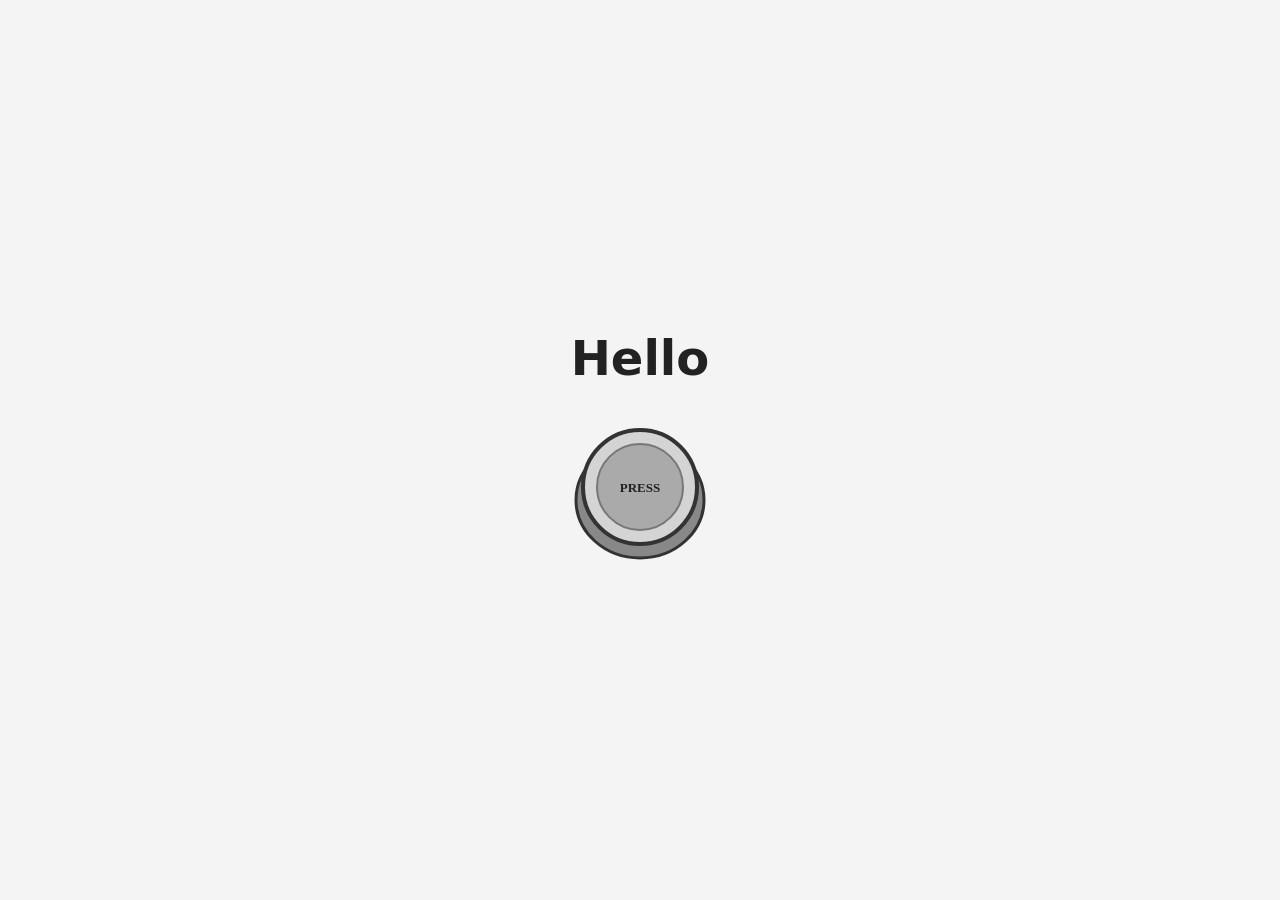
==== index.html @ a7df8205 "Add hello page with test image Co-Authored-By: Claude Opus 5.5 <noreply@anthropic.com> Claude-Sessio" ====
<!doctype html>
<html lang="en">
<head>
  <meta charset="utf-8">
  <meta name="viewport" content="width=device-width, initial-scale=1">
  <title>Hello</title>
  <style>
    body {
      margin: 0;
      min-height: 100vh;
      display: flex;
      flex-direction: column;
      align-items: center;
      justify-content: center;
      gap: 24px;
      font-family: system-ui, sans-serif;
      background: #f4f4f4;
      color: #222;
    }
    h1 { font-size: 3rem; margin: 0; }
    img { width: 200px; max-width: 80vw; }
  </style>
</head>
<body>
  <h1>Hello</h1>
  <img src="assets/button.svg" alt="Test image: a round PRESS button">
</body>
</html>
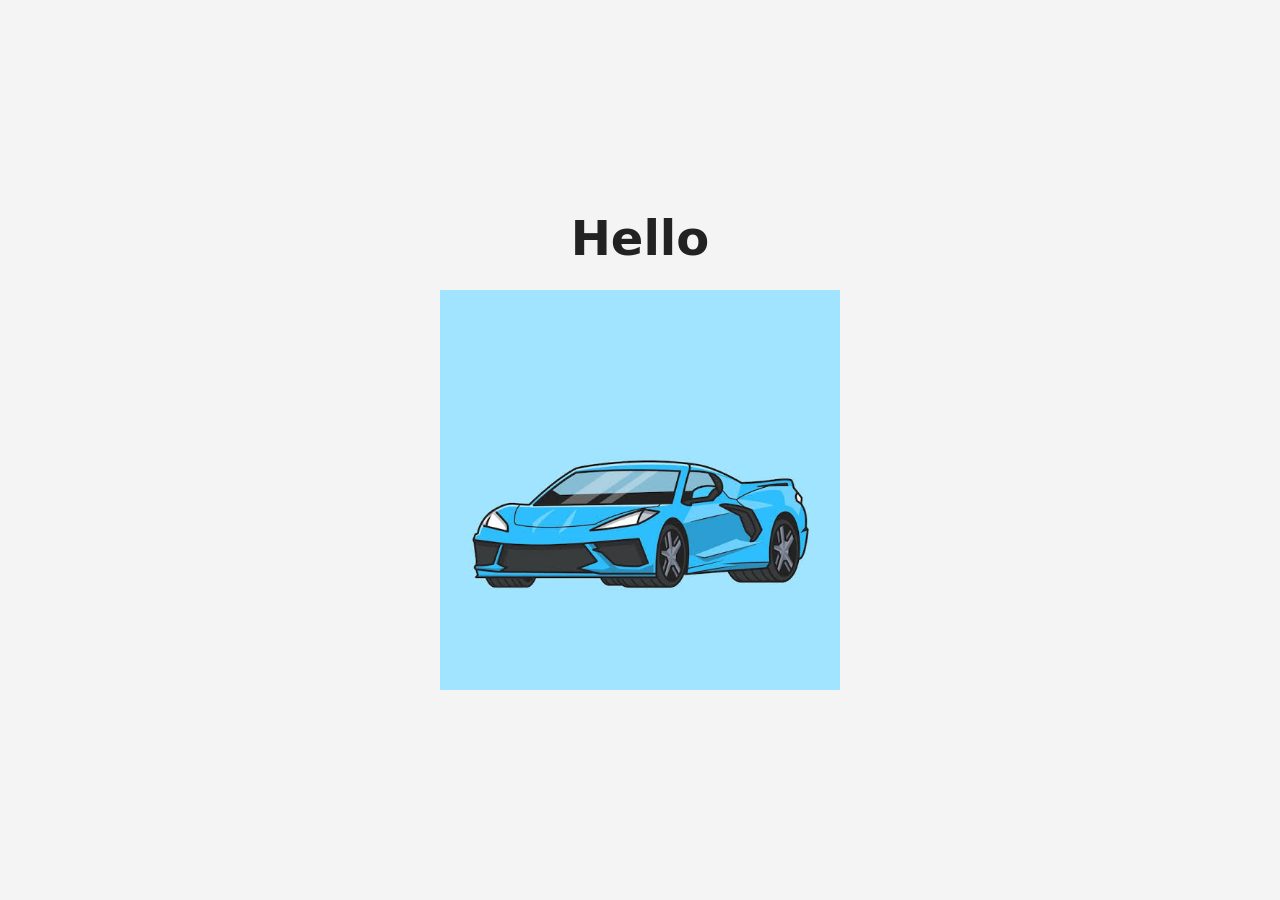
==== commit b7fa313e: "Use Test Image.jpeg on hello page Co-Authored-By: Claude Opus 5.5 <noreply@anthropic.com> Claude-Ses" ====
--- a/index.html
+++ b/index.html
@@ -18,11 +18,11 @@
       color: #222;
     }
     h1 { font-size: 3rem; margin: 0; }
-    img { width: 200px; max-width: 80vw; }
+    img { width: 400px; max-width: 90vw; height: auto; }
   </style>
 </head>
 <body>
   <h1>Hello</h1>
-  <img src="assets/button.svg" alt="Test image: a round PRESS button">
+  <img src="assets/Test%20Image.jpeg" alt="Test image">
 </body>
 </html>
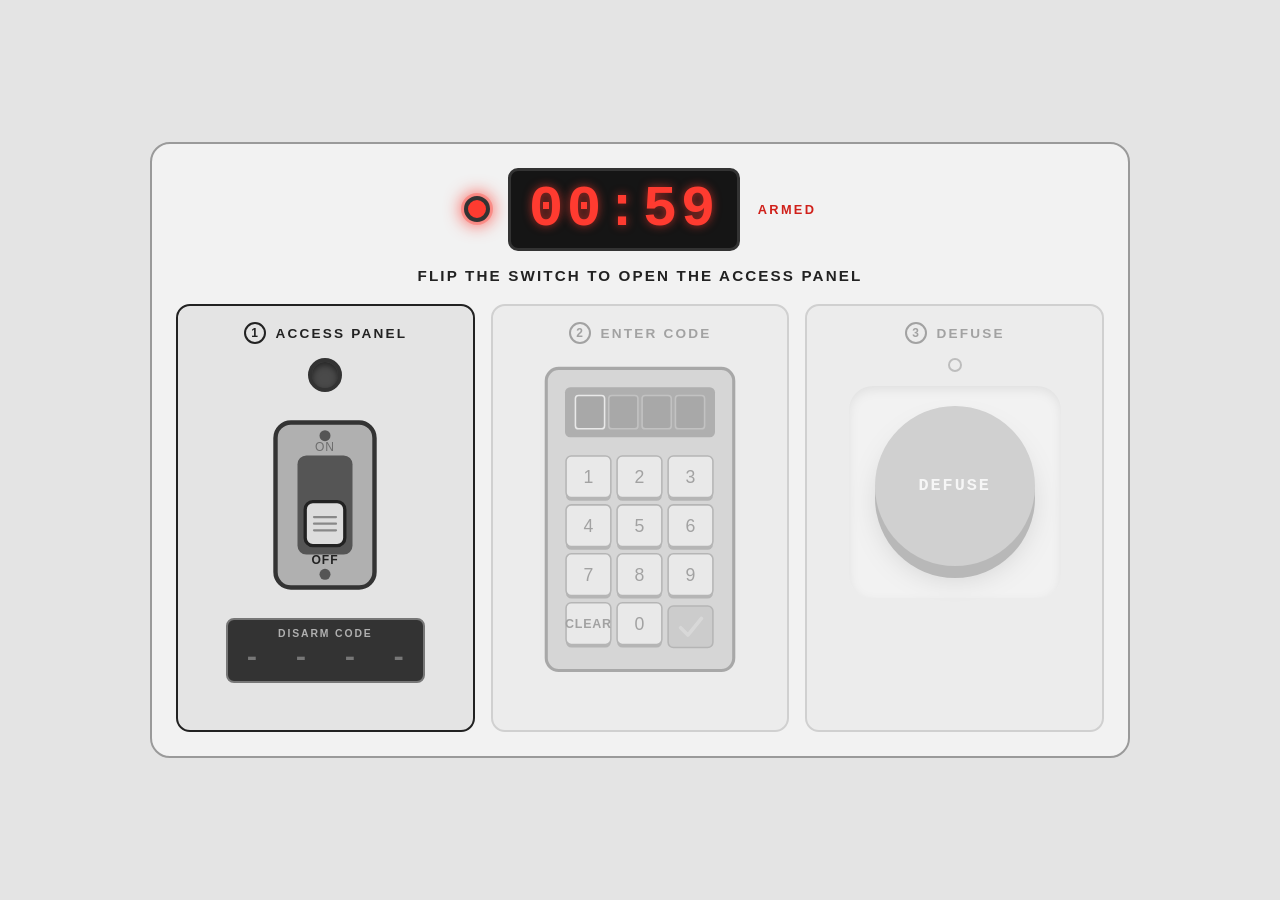
==== commit 7b2f597b: "Build Defuse the Bomb sequential prototype One bomb panel combines the three studies as a linear seq" ====
--- a/index.html
+++ b/index.html
@@ -1,28 +1,85 @@
 <!doctype html>
 <html lang="en">
 <head>
-  <meta charset="utf-8">
-  <meta name="viewport" content="width=device-width, initial-scale=1">
-  <title>Hello</title>
-  <style>
-    body {
-      margin: 0;
-      min-height: 100vh;
-      display: flex;
-      flex-direction: column;
-      align-items: center;
-      justify-content: center;
-      gap: 24px;
-      font-family: system-ui, sans-serif;
-      background: #f4f4f4;
-      color: #222;
-    }
-    h1 { font-size: 3rem; margin: 0; }
-    img { width: 400px; max-width: 90vw; height: auto; }
-  </style>
+<meta charset="utf-8">
+<meta name="viewport" content="width=device-width,initial-scale=1,viewport-fit=cover">
+<title>Defuse the Bomb</title>
+<meta name="description" content="A sequential interaction prototype: flip the switch, enter the code, press DEFUSE before the timer runs out.">
+<link rel="stylesheet" href="css/style.css">
+<script src="js/audio.js" defer></script>
+<script src="js/main.js" defer></script>
 </head>
 <body>
-  <h1>Hello</h1>
-  <img src="assets/Test%20Image.jpeg" alt="Test image">
+
+<main class="device" id="device">
+
+  <!-- Countdown header: armed light + timer -->
+  <header class="device-head">
+    <span class="armed-light" id="armedLight" aria-hidden="true"></span>
+    <div class="timer" id="timer" role="timer" aria-label="Time remaining">01:00</div>
+    <span class="armed-label" id="armedLabel">ARMED</span>
+  </header>
+
+  <p class="status" id="status" aria-live="polite">FLIP THE SWITCH TO OPEN THE ACCESS PANEL</p>
+  <button class="restart" id="restart" hidden>RESTART</button>
+
+  <div class="modules">
+
+    <!-- Step 1: switch (from studies/flip-the-switch) -->
+    <section class="module" id="modSwitch" data-step="1" aria-labelledby="titleSwitch">
+      <h2 class="module-title" id="titleSwitch"><span class="step-num">1</span>ACCESS PANEL</h2>
+      <div class="sw-light" id="swLight" aria-hidden="true"></div>
+      <button id="sw" role="switch" aria-checked="false" aria-label="Access panel switch, off">
+        <svg xmlns="http://www.w3.org/2000/svg" viewBox="0 0 200 180" aria-hidden="true">
+          <rect x="55" y="15" width="90" height="150" rx="14" fill="#b0b0b0" stroke="#333333" stroke-width="4"/>
+          <circle cx="100" cy="27" r="5" fill="#555555"/>
+          <circle cx="100" cy="153" r="5" fill="#555555"/>
+          <text class="plate-label dim" id="lblOn" x="100" y="41" text-anchor="middle">ON</text>
+          <text class="plate-label" id="lblOff" x="100" y="144" text-anchor="middle">OFF</text>
+          <rect x="75" y="45" width="50" height="90" rx="8" fill="#555555"/>
+          <g class="lever">
+            <rect x="82" y="87" width="36" height="40" rx="7" stroke="#222222" stroke-width="3"/>
+            <line class="grip" x1="90" y1="101" x2="110" y2="101"/>
+            <line class="grip" x1="90" y1="107" x2="110" y2="107"/>
+            <line class="grip" x1="90" y1="113" x2="110" y2="113"/>
+          </g>
+        </svg>
+      </button>
+      <div class="code-readout" id="codeReadout">
+        <span class="code-label">DISARM CODE</span>
+        <span class="code-value" id="codeValue" aria-live="polite">- - - -</span>
+      </div>
+    </section>
+
+    <!-- Step 2: keypad (from studies/enter-the-code); keys are built in js/main.js -->
+    <section class="module" id="modKeypad" data-step="2" aria-labelledby="titleKeypad">
+      <h2 class="module-title" id="titleKeypad"><span class="step-num">2</span>ENTER CODE</h2>
+      <svg class="pad" id="pad" viewBox="0 0 240 310" xmlns="http://www.w3.org/2000/svg" role="group" aria-label="Keypad">
+        <rect x="30" y="10" width="180" height="290" rx="12" fill="#aaaaaa" stroke="#333333" stroke-width="3"/>
+        <g class="display" id="kpDisplay">
+          <rect x="48" y="28" width="144" height="48" rx="5" fill="#444444"/>
+        </g>
+        <g id="kpKeys"></g>
+      </svg>
+      <p class="kp-message" id="kpMessage" aria-live="assertive">&nbsp;</p>
+    </section>
+
+    <!-- Step 3: press button (from studies/press-me-button) -->
+    <section class="module" id="modButton" data-step="3" aria-labelledby="titleButton">
+      <h2 class="module-title" id="titleButton"><span class="step-num">3</span>DEFUSE</h2>
+      <span class="btn-light" id="btnLight" aria-hidden="true"></span>
+      <div class="housing">
+        <button id="defuse" aria-pressed="false">
+          <span class="label">DEFUSE</span>
+          <svg class="check" viewBox="0 0 64 64" aria-hidden="true"><path d="M14 34 L27 47 L51 19"/></svg>
+        </button>
+      </div>
+    </section>
+
+  </div>
+</main>
+
+<div class="flash" id="flash" aria-hidden="true"></div>
+
 </body>
 </html>
--- a/css/style.css
+++ b/css/style.css
@@ -0,0 +1,284 @@
+/* Defuse the Bomb: one panel built from the three studies in /studies.
+   Hardware keeps the studies' fixed greys; red marks danger, white glow marks success. */
+
+:root {
+  --bg: #e4e4e4;
+  --panel: #f2f2f2;
+  --ink: #222222;
+  --muted: #6a6a6a;
+  --line: #9a9a9a;
+  --danger: #d0201a;
+  --font: Arial, Helvetica, sans-serif;
+  --mono: ui-monospace, "SF Mono", Menlo, Consolas, "Courier New", monospace;
+
+  /* Press button tokens (studies/press-me-button) */
+  --btn: #9a9a9a;
+  --btn-hover: #a8a8a8;
+  --btn-down: #4a4a4a;
+  --btn-edge: #5c5c5c;
+  --btn-edge-down: #2c2c2c;
+  --btn-text: #ffffff;
+
+  color-scheme: light;
+}
+@media (prefers-color-scheme: dark) {
+  :root:not([data-theme="light"]) {
+    --bg: #1d1d1d; --panel: #262626; --ink: #e8e8e8; --muted: #9a9a9a; --line: #5a5a5a; --danger: #ff4a3d;
+    --btn: #8a8a8a; --btn-hover: #989898; --btn-down: #3e3e3e; --btn-edge: #4e4e4e; --btn-edge-down: #1a1a1a;
+    color-scheme: dark;
+  }
+}
+:root[data-theme="dark"] {
+  --bg: #1d1d1d; --panel: #262626; --ink: #e8e8e8; --muted: #9a9a9a; --line: #5a5a5a; --danger: #ff4a3d;
+  --btn: #8a8a8a; --btn-hover: #989898; --btn-down: #3e3e3e; --btn-edge: #4e4e4e; --btn-edge-down: #1a1a1a;
+  color-scheme: dark;
+}
+
+*, *::before, *::after { box-sizing: border-box; }
+html { min-height: 100%; }
+body {
+  margin: 0; min-height: 100vh;
+  background: var(--bg); color: var(--ink); font-family: var(--font);
+  display: grid; place-items: center;
+  padding-inline: 16px;
+  padding-block: max(24px, env(safe-area-inset-top)) max(24px, env(safe-area-inset-bottom));
+}
+button { font-family: inherit; }
+
+/* ---------- Device ---------- */
+
+.device {
+  width: 100%; max-width: 980px;
+  background: var(--panel); border: 2px solid var(--line); border-radius: 20px;
+  padding: 24px;
+  display: flex; flex-direction: column; align-items: center; gap: 16px;
+}
+
+.device-head { display: flex; align-items: center; justify-content: center; gap: 18px; }
+
+/* Timer: dark screen, red digits; white glow once defused */
+.timer {
+  font: bold clamp(2.4rem, 9vw, 3.6rem)/1 var(--mono); letter-spacing: 0.06em;
+  background: #151515; color: #ff3b30; border: 3px solid #333333; border-radius: 10px;
+  padding: 10px 18px; min-width: 6.2ch; text-align: center;
+  text-shadow: 0 0 10px rgba(255, 59, 48, 0.65);
+  font-variant-numeric: tabular-nums;
+}
+.timer.urgent { animation: urgent 1s steps(1) infinite; }
+@keyframes urgent { 50% { color: #ff8a80; } }
+.device.defused .timer { color: #fafafa; text-shadow: 0 0 12px rgba(255, 255, 255, 0.85); animation: none; }
+.device.exploded .timer { animation: none; }
+
+/* Armed light: red lens that blinks with each tick */
+.armed-light {
+  width: 26px; height: 26px; border-radius: 50%; flex: none;
+  background: #5a1d1a; border: 4px solid #333333;
+  box-shadow: inset 0 3px 6px rgba(0,0,0,0.5);
+  transition: background 0.1s, box-shadow 0.15s;
+}
+.armed-light.blink, .device.exploded .armed-light {
+  background: #ff3b30;
+  box-shadow: 0 0 0 3px rgba(255,59,48,0.3), 0 0 16px 4px rgba(255,59,48,0.7);
+}
+.device.defused .armed-light {
+  background: #fafafa;
+  box-shadow: 0 0 0 4px rgba(255,255,255,0.35), 0 0 22px 6px rgba(255,255,255,0.75), inset 0 -3px 6px rgba(0,0,0,0.15);
+}
+.armed-label { font-weight: bold; font-size: 0.8rem; letter-spacing: 0.18em; color: var(--danger); min-width: 7ch; }
+.device.defused .armed-label { color: var(--ink); }
+
+.status {
+  margin: 0; min-height: 1.4em; text-align: center;
+  font-weight: bold; font-size: 0.95rem; letter-spacing: 0.14em;
+}
+.device.exploded .status { color: var(--danger); font-size: 1.5rem; }
+.device.defused .status { font-size: 1.15rem; }
+
+.restart {
+  background: transparent; color: var(--ink); border: 2px solid var(--ink); border-radius: 6px;
+  font: bold 0.85rem var(--font); letter-spacing: 0.14em; padding-block: 8px; padding-inline: 18px; cursor: pointer;
+}
+.restart:hover { background: var(--ink); color: var(--panel); }
+.restart:focus-visible { outline: 3px dashed var(--ink); outline-offset: 3px; }
+
+/* ---------- Modules: locked -> active -> done ---------- */
+
+.modules {
+  width: 100%;
+  display: grid; grid-template-columns: repeat(3, minmax(0, 1fr)); gap: 16px;
+  align-items: stretch;
+}
+@media (max-width: 860px) {
+  .modules { grid-template-columns: minmax(0, 1fr); max-width: 380px; }
+}
+
+.module {
+  border: 2px solid var(--line); border-radius: 14px; background: var(--bg);
+  padding: 16px;
+  display: flex; flex-direction: column; align-items: center; justify-content: flex-start; gap: 14px;
+  transition: opacity 0.3s, border-color 0.3s, filter 0.3s;
+}
+.module.locked { opacity: 0.38; filter: grayscale(1); pointer-events: none; }
+.module.active { border-color: var(--ink); }
+.module-title {
+  margin: 0; display: flex; align-items: center; gap: 10px;
+  font-size: 0.85rem; font-weight: bold; letter-spacing: 0.16em;
+}
+.step-num {
+  display: inline-grid; place-items: center; width: 22px; height: 22px; border-radius: 50%;
+  border: 2px solid currentColor; font-size: 0.75rem; letter-spacing: 0;
+}
+.module.done .step-num { background: var(--ink); color: var(--bg); border-color: var(--ink); }
+
+/* Detonation: panel goes dark, screen flashes, device shakes */
+.device.exploded .module { opacity: 1; filter: brightness(0.35) grayscale(1); pointer-events: none; }
+.device.exploded { animation: boom-shake 0.6s; }
+@keyframes boom-shake {
+  10%, 50%, 90% { transform: translate(-8px, 3px); }
+  30%, 70% { transform: translate(8px, -3px); }
+}
+.flash { position: fixed; inset: 0; background: #ffffff; opacity: 0; pointer-events: none; z-index: 10; }
+.flash.boom { animation: flash 0.9s ease-out; }
+@keyframes flash { from { opacity: 1; } to { opacity: 0; } }
+
+/* ---------- Step 1: switch (studies/flip-the-switch) ---------- */
+
+.sw-light {
+  width: 34px; height: 34px; border-radius: 50%;
+  background: #4a4a4a; border: 4px solid #333333;
+  box-shadow: inset 0 3px 6px rgba(0,0,0,0.5);
+  transition: background 0.15s, box-shadow 0.2s;
+}
+.sw-light.on {
+  background: #fafafa;
+  box-shadow: 0 0 0 4px rgba(255,255,255,0.35), 0 0 22px 6px rgba(255,255,255,0.75), inset 0 -3px 6px rgba(0,0,0,0.15);
+}
+
+#sw {
+  background: none; border: none; padding: 0; cursor: pointer;
+  width: min(220px, 62vw);
+  -webkit-tap-highlight-color: transparent;
+}
+#sw svg { display: block; width: 100%; height: auto; }
+#sw:focus-visible { outline: 3px dashed var(--ink); outline-offset: 4px; border-radius: 14px; }
+.plate-label { font: bold 11px var(--font); fill: #222222; letter-spacing: 0.08em; }
+.plate-label.dim { fill: #6e6e6e; font-weight: normal; }
+
+.lever { transform: translateY(0); transition: transform 0.28s cubic-bezier(.3,1.5,.5,1); }
+.lever rect { fill: #dddddd; transition: fill 0.12s; }
+.grip { stroke: #888888; stroke-width: 2; stroke-linecap: round; }
+#sw:hover:not(.on) .lever { transform: translateY(-3px); }
+#sw:hover:not(.on) .lever rect { fill: #ececec; }
+#sw:active:not(.on) .lever { transform: translateY(-6px); transition-duration: 0.06s; }
+#sw.on { cursor: default; }
+#sw.on .lever { transform: translateY(-34px); }
+
+/* Code readout: hidden until the panel opens */
+.code-readout {
+  display: flex; flex-direction: column; align-items: center; gap: 6px;
+  background: #333333; border: 2px solid #777777; border-radius: 8px;
+  padding: 8px 16px; min-width: 170px;
+}
+.code-label { font-size: 0.65rem; font-weight: bold; letter-spacing: 0.18em; color: #b0b0b0; }
+.code-value {
+  font: bold 1.7rem/1 var(--mono); letter-spacing: 0.3em; margin-right: -0.3em;
+  color: #777777;
+}
+.code-readout.revealed { border-color: #dddddd; }
+.code-readout.revealed .code-value { color: #ffffff; animation: pop 0.25s ease-out; }
+
+/* ---------- Step 2: keypad (studies/enter-the-code) ---------- */
+
+svg.pad { display: block; width: min(250px, 72vw); height: auto; user-select: none; -webkit-user-select: none; }
+svg.pad text { font-family: var(--font); }
+
+.key { cursor: pointer; outline: none; -webkit-tap-highlight-color: transparent; }
+.key .base { fill: #555555; }
+.key .cap { fill: #dddddd; stroke: #555555; stroke-width: 1.5; transition: fill 0.1s; }
+.key .face { transform: translateY(0); transition: transform 0.07s ease-out; }
+.key .lbl { font-size: 17px; fill: #222222; text-anchor: middle; pointer-events: none; }
+.key .lbl.small { font-size: 12px; font-weight: bold; letter-spacing: 0.06em; }
+.key:hover .cap { fill: #ececec; }
+.key.down .face { transform: translateY(3px); }
+.key.down .cap { fill: #b4b4b4; }
+.key:focus-visible .cap { stroke: #111111; stroke-width: 3; stroke-dasharray: 4 3; }
+.key.off { cursor: default; }
+.key.off .cap { fill: #c2c2c2; }
+.key.off .lbl { fill: #8a8a8a; }
+.key.off:hover .cap { fill: #c2c2c2; }
+
+.lamp rect { fill: #8f8f8f; stroke: #555555; stroke-width: 1.5; transition: fill 0.2s; }
+.lamp path { fill: none; stroke: #b0b0b0; stroke-width: 3.5; stroke-linecap: round; stroke-linejoin: round; transition: stroke 0.2s; }
+.lamp.lit rect { fill: #fafafa; }
+.lamp.lit path { stroke: #111111; }
+
+.slot { fill: #333333; stroke: #777777; stroke-width: 1.5; transition: fill 0.1s; }
+.slot.next { stroke: #dddddd; }
+.digit { font-size: 26px; font-weight: bold; fill: #ffffff; text-anchor: middle; }
+.digit.pop { animation: pop 0.15s ease-out; }
+@keyframes pop { from { transform: translateY(-4px); opacity: 0.3; } }
+.display.wrong .slot { fill: #ffffff; }
+.display.wrong .digit { fill: #111111; }
+.display.right .slot { fill: #d8d8d8; }
+.display.right .digit { fill: #111111; }
+.display.shake { animation: shake 0.3s; }
+@keyframes shake { 25% { transform: translateX(-5px); } 75% { transform: translateX(5px); } }
+
+.kp-message { margin: 0; min-height: 1.4em; font-weight: bold; font-size: 0.85rem; letter-spacing: 0.14em; text-align: center; }
+
+/* ---------- Step 3: press button (studies/press-me-button) ---------- */
+
+.btn-light {
+  width: 14px; height: 14px; border-radius: 50%;
+  border: 2px solid var(--muted); background: transparent;
+  transition: background 0.15s, border-color 0.15s;
+}
+.module.done .btn-light { background: var(--ink); border-color: var(--ink); }
+
+.housing {
+  width: 212px; height: 212px; max-width: 100%;
+  border-radius: 24px; background: var(--panel);
+  box-shadow: inset 0 4px 10px rgba(0,0,0,0.18);
+  display: grid; place-items: center;
+}
+
+#defuse {
+  width: 160px; height: 160px; border-radius: 50%; border: none; cursor: pointer;
+  background: var(--btn); color: var(--btn-text);
+  font: bold 1.05rem/1.2 var(--mono); letter-spacing: 0.12em;
+  box-shadow: 0 12px 0 var(--btn-edge), 0 16px 22px rgba(0,0,0,0.25);
+  transform: translateY(-6px);
+  transition: transform 0.09s ease-out, box-shadow 0.09s ease-out, background 0.15s;
+  display: grid; place-items: center;
+}
+#defuse:hover:not(:disabled) { background: var(--btn-hover); }
+#defuse:active:not(:disabled) {
+  transform: translateY(4px);
+  box-shadow: 0 2px 0 var(--btn-edge), 0 3px 6px rgba(0,0,0,0.25);
+}
+#defuse:focus-visible { outline: 3px dashed var(--ink); outline-offset: 10px; }
+#defuse.on {
+  transform: translateY(6px);
+  background: var(--btn-down);
+  box-shadow: 0 0 0 var(--btn-edge-down), inset 0 4px 10px rgba(0,0,0,0.45);
+  cursor: default;
+}
+#defuse .check { display: none; width: 60px; height: 60px; }
+#defuse .check path { fill: none; stroke: var(--btn-text); stroke-width: 9; stroke-linecap: round; stroke-linejoin: round;
+  stroke-dasharray: 80; stroke-dashoffset: 80; }
+#defuse.on .label { display: none; }
+#defuse.on .check { display: block; }
+#defuse.on .check path { animation: draw 0.3s 0.08s ease-out forwards; }
+@keyframes draw { to { stroke-dashoffset: 0; } }
+
+/* ---------- Reduced motion ---------- */
+
+@media (prefers-reduced-motion: reduce) {
+  .lever, .lever rect, .sw-light, .armed-light, .module,
+  .key .face, .key .cap, .lamp rect, .lamp path, .slot,
+  #defuse, .btn-light { transition: none; }
+  .digit.pop, .display.shake, .code-readout.revealed .code-value,
+  .timer.urgent, .device.exploded { animation: none; }
+  .flash.boom { animation-duration: 0.3s; }
+  #defuse.on .check path { animation: none; stroke-dashoffset: 0; }
+}
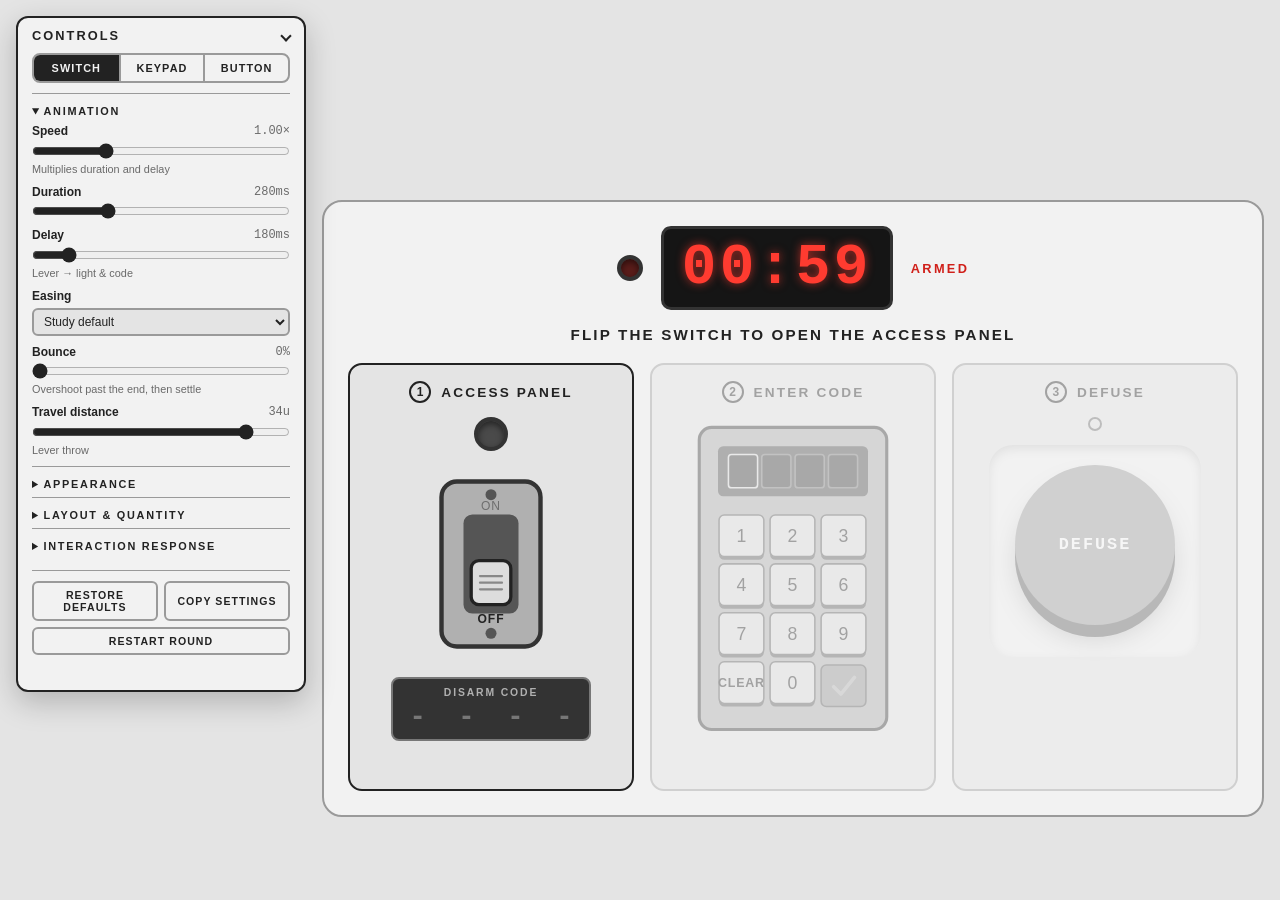
==== commit d74e307c: "Add floating control panel for tuning each component A collapsible CONTROLS panel on the left adjust" ====
--- a/index.html
+++ b/index.html
@@ -7,9 +7,35 @@
 <meta name="description" content="A sequential interaction prototype: flip the switch, enter the code, press DEFUSE before the timer runs out.">
 <link rel="stylesheet" href="css/style.css">
 <script src="js/audio.js" defer></script>
+<script src="js/controls.js" defer></script>
 <script src="js/main.js" defer></script>
 </head>
 <body>
+
+<!-- Floating control panel; built by js/controls.js -->
+<aside class="anim-panel" id="animPanel" aria-label="Prototype controls"></aside>
+
+<!-- Shared SVG texture patterns (Appearance > Texture) -->
+<svg class="defs" width="0" height="0" aria-hidden="true" focusable="false">
+  <defs>
+    <pattern id="tex-brushed" width="6" height="3" patternUnits="userSpaceOnUse">
+      <rect width="6" height="1" fill="rgba(255,255,255,0.22)"/><rect y="1" width="6" height="1" fill="rgba(0,0,0,0.09)"/>
+    </pattern>
+    <pattern id="tex-stripes" width="16" height="16" patternUnits="userSpaceOnUse" patternTransform="rotate(45)">
+      <rect width="8" height="16" fill="rgba(0,0,0,0.3)"/>
+    </pattern>
+    <pattern id="tex-dots" width="7" height="7" patternUnits="userSpaceOnUse">
+      <circle cx="3.5" cy="3.5" r="1.4" fill="rgba(0,0,0,0.25)"/>
+    </pattern>
+    <filter id="grain-filter" x="0" y="0" width="100%" height="100%">
+      <feTurbulence type="fractalNoise" baseFrequency="0.9" numOctaves="2" result="n"/>
+      <feColorMatrix in="n" values="0 0 0 0 0  0 0 0 0 0  0 0 0 0 0  0 0 0 0.45 0"/>
+    </filter>
+    <pattern id="tex-grain" width="120" height="120" patternUnits="userSpaceOnUse">
+      <rect width="120" height="120" fill="#000" filter="url(#grain-filter)"/>
+    </pattern>
+  </defs>
+</svg>
 
 <main class="device" id="device">
 
@@ -31,7 +57,8 @@
       <div class="sw-light" id="swLight" aria-hidden="true"></div>
       <button id="sw" role="switch" aria-checked="false" aria-label="Access panel switch, off">
         <svg xmlns="http://www.w3.org/2000/svg" viewBox="0 0 200 180" aria-hidden="true">
-          <rect x="55" y="15" width="90" height="150" rx="14" fill="#b0b0b0" stroke="#333333" stroke-width="4"/>
+          <rect id="swPlate" x="55" y="15" width="90" height="150" rx="14" fill="#b0b0b0" stroke="#333333" stroke-width="4"/>
+          <rect id="swTexture" class="tex" x="55" y="15" width="90" height="150" rx="14" fill="none"/>
           <circle cx="100" cy="27" r="5" fill="#555555"/>
           <circle cx="100" cy="153" r="5" fill="#555555"/>
           <text class="plate-label dim" id="lblOn" x="100" y="41" text-anchor="middle">ON</text>
@@ -39,10 +66,9 @@
           <rect x="75" y="45" width="50" height="90" rx="8" fill="#555555"/>
           <g class="lever">
             <rect x="82" y="87" width="36" height="40" rx="7" stroke="#222222" stroke-width="3"/>
-            <line class="grip" x1="90" y1="101" x2="110" y2="101"/>
-            <line class="grip" x1="90" y1="107" x2="110" y2="107"/>
-            <line class="grip" x1="90" y1="113" x2="110" y2="113"/>
+            <g id="swGrip"></g>
           </g>
+          <image class="asset-img" href="assets/switch.svg" x="0" y="0" width="200" height="180"/>
         </svg>
       </button>
       <div class="code-readout" id="codeReadout">
@@ -55,7 +81,9 @@
     <section class="module" id="modKeypad" data-step="2" aria-labelledby="titleKeypad">
       <h2 class="module-title" id="titleKeypad"><span class="step-num">2</span>ENTER CODE</h2>
       <svg class="pad" id="pad" viewBox="0 0 240 310" xmlns="http://www.w3.org/2000/svg" role="group" aria-label="Keypad">
-        <rect x="30" y="10" width="180" height="290" rx="12" fill="#aaaaaa" stroke="#333333" stroke-width="3"/>
+        <image class="asset-img" href="assets/keypad.svg" x="0" y="0" width="240" height="310"/>
+        <rect class="pad-body" x="30" y="10" width="180" height="290" rx="12" fill="#aaaaaa" stroke="#333333" stroke-width="3"/>
+        <rect id="kpTexture" class="tex" x="30" y="10" width="180" height="290" rx="12" fill="none"/>
         <g class="display" id="kpDisplay">
           <rect x="48" y="28" width="144" height="48" rx="5" fill="#444444"/>
         </g>
@@ -69,6 +97,7 @@
       <h2 class="module-title" id="titleButton"><span class="step-num">3</span>DEFUSE</h2>
       <span class="btn-light" id="btnLight" aria-hidden="true"></span>
       <div class="housing">
+        <svg class="hold-ring" id="holdRing" viewBox="0 0 100 100" aria-hidden="true"><circle cx="50" cy="50" r="47" pathLength="100"/></svg>
         <button id="defuse" aria-pressed="false">
           <span class="label">DEFUSE</span>
           <svg class="check" viewBox="0 0 64 64" aria-hidden="true"><path d="M14 34 L27 47 L51 19"/></svg>
--- a/css/style.css
+++ b/css/style.css
@@ -137,7 +137,7 @@
   10%, 50%, 90% { transform: translate(-8px, 3px); }
   30%, 70% { transform: translate(8px, -3px); }
 }
-.flash { position: fixed; inset: 0; background: #ffffff; opacity: 0; pointer-events: none; z-index: 10; }
+.flash { position: fixed; inset: 0; background: #ffffff; opacity: 0; pointer-events: none; z-index: 30; }
 .flash.boom { animation: flash 0.9s ease-out; }
 @keyframes flash { from { opacity: 1; } to { opacity: 0; } }
 
@@ -155,7 +155,7 @@
 }
 
 #sw {
-  background: none; border: none; padding: 0; cursor: pointer;
+  background: none; border: none; padding: 0; cursor: pointer; touch-action: none;
   width: min(220px, 62vw);
   -webkit-tap-highlight-color: transparent;
 }
@@ -164,14 +164,18 @@
 .plate-label { font: bold 11px var(--font); fill: #222222; letter-spacing: 0.08em; }
 .plate-label.dim { fill: #6e6e6e; font-weight: normal; }
 
-.lever { transform: translateY(0); transition: transform 0.28s cubic-bezier(.3,1.5,.5,1); }
+.lever { transform: translateY(0); transition: transform var(--sw-dur, 0.28s) var(--sw-ease, cubic-bezier(.3,1.5,.5,1)); }
 .lever rect { fill: #dddddd; transition: fill 0.12s; }
 .grip { stroke: #888888; stroke-width: 2; stroke-linecap: round; }
 #sw:hover:not(.on) .lever { transform: translateY(-3px); }
 #sw:hover:not(.on) .lever rect { fill: #ececec; }
 #sw:active:not(.on) .lever { transform: translateY(-6px); transition-duration: 0.06s; }
+.tex { pointer-events: none; }
+.asset-img { display: none; }
+#sw.asset-mode svg > :not(.asset-img) { visibility: hidden; }
+#sw.asset-mode .asset-img { display: inline; }
 #sw.on { cursor: default; }
-#sw.on .lever { transform: translateY(-34px); }
+#sw.on .lever { transform: translateY(calc(var(--sw-travel, 34) * -1px)); }
 
 /* Code readout: hidden until the panel opens */
 .code-readout {
@@ -194,13 +198,14 @@
 
 .key { cursor: pointer; outline: none; -webkit-tap-highlight-color: transparent; }
 .key .base { fill: #555555; }
-.key .cap { fill: #dddddd; stroke: #555555; stroke-width: 1.5; transition: fill 0.1s; }
-.key .face { transform: translateY(0); transition: transform 0.07s ease-out; }
+.key .cap { fill: var(--kp-fill, #dddddd); stroke: #555555; stroke-width: calc(var(--kp-stroke, 1.5) * 1px); transition: fill 0.1s; }
+.key .face { transform: translateY(0); transition: transform var(--kp-dur, 0.07s) var(--kp-ease, ease-out); }
 .key .lbl { font-size: 17px; fill: #222222; text-anchor: middle; pointer-events: none; }
 .key .lbl.small { font-size: 12px; font-weight: bold; letter-spacing: 0.06em; }
-.key:hover .cap { fill: #ececec; }
-.key.down .face { transform: translateY(3px); }
-.key.down .cap { fill: #b4b4b4; }
+.key:hover .cap { fill: color-mix(in srgb, var(--kp-fill, #dddddd), white 40%); }
+.key.down .face { transform: translateY(calc(var(--kp-travel, 3) * 1px)); }
+.key.down .cap { fill: color-mix(in srgb, var(--kp-fill, #dddddd), black 18%); }
+.key.holding .cap { fill: color-mix(in srgb, var(--kp-fill, #dddddd), black 45%); transition: fill var(--kp-hold, 0ms) linear; }
 .key:focus-visible .cap { stroke: #111111; stroke-width: 3; stroke-dasharray: 4 3; }
 .key.off { cursor: default; }
 .key.off .cap { fill: #c2c2c2; }
@@ -211,6 +216,13 @@
 .lamp path { fill: none; stroke: #b0b0b0; stroke-width: 3.5; stroke-linecap: round; stroke-linejoin: round; transition: stroke 0.2s; }
 .lamp.lit rect { fill: #fafafa; }
 .lamp.lit path { stroke: #111111; }
+
+/* Static asset mode: the repo's keypad.svg shows through; keys stay clickable */
+svg.pad.asset-mode .asset-img { display: inline; }
+svg.pad.asset-mode .pad-body, svg.pad.asset-mode .tex { display: none; }
+svg.pad.asset-mode .key .base, svg.pad.asset-mode .key .cap { fill: transparent; stroke: none; }
+svg.pad.asset-mode .key .lbl, svg.pad.asset-mode .lamp:not(.lit) { visibility: hidden; }
+svg.pad.asset-mode .key.down .cap { fill: rgba(0,0,0,0.25); }
 
 .slot { fill: #333333; stroke: #777777; stroke-width: 1.5; transition: fill 0.1s; }
 .slot.next { stroke: #dddddd; }
@@ -236,6 +248,7 @@
 .module.done .btn-light { background: var(--ink); border-color: var(--ink); }
 
 .housing {
+  position: relative;
   width: 212px; height: 212px; max-width: 100%;
   border-radius: 24px; background: var(--panel);
   box-shadow: inset 0 4px 10px rgba(0,0,0,0.18);
@@ -243,23 +256,28 @@
 }
 
 #defuse {
-  width: 160px; height: 160px; border-radius: 50%; border: none; cursor: pointer;
-  background: var(--btn); color: var(--btn-text);
+  --t: calc(var(--btn-travel, 12) * 1px);
+  --s: var(--btn-shadow, 1);
+  position: relative; z-index: 1;
+  width: 160px; height: 160px; border-radius: var(--btn-radius, 50%); cursor: pointer;
+  border: var(--btn-stroke, 0px) solid #333333;
+  background: var(--btn-tex, none), var(--btn); color: var(--btn-text);
   font: bold 1.05rem/1.2 var(--mono); letter-spacing: 0.12em;
-  box-shadow: 0 12px 0 var(--btn-edge), 0 16px 22px rgba(0,0,0,0.25);
-  transform: translateY(-6px);
-  transition: transform 0.09s ease-out, box-shadow 0.09s ease-out, background 0.15s;
+  box-shadow: 0 var(--t) 0 var(--btn-edge), 0 calc(16px * var(--s)) calc(22px * var(--s)) rgba(0,0,0,calc(0.25 * var(--s)));
+  transform: translateY(calc(var(--t) * -0.5));
+  transition: transform var(--btn-dur, 0.09s) var(--btn-ease, ease-out), box-shadow var(--btn-dur, 0.09s) var(--btn-ease-base, ease-out), background 0.15s;
   display: grid; place-items: center;
-}
-#defuse:hover:not(:disabled) { background: var(--btn-hover); }
-#defuse:active:not(:disabled) {
-  transform: translateY(4px);
-  box-shadow: 0 2px 0 var(--btn-edge), 0 3px 6px rgba(0,0,0,0.25);
+  touch-action: manipulation;
+}
+#defuse:hover:not(:disabled) { background: var(--btn-tex, none), var(--btn-hover); }
+#defuse:active:not(:disabled), #defuse.holding {
+  transform: translateY(calc(var(--t) / 3));
+  box-shadow: 0 calc(var(--t) / 6) 0 var(--btn-edge), 0 calc(3px * var(--s)) calc(6px * var(--s)) rgba(0,0,0,calc(0.25 * var(--s)));
 }
 #defuse:focus-visible { outline: 3px dashed var(--ink); outline-offset: 10px; }
 #defuse.on {
-  transform: translateY(6px);
-  background: var(--btn-down);
+  transform: translateY(calc(var(--t) * 0.5));
+  background: var(--btn-tex, none), var(--btn-down);
   box-shadow: 0 0 0 var(--btn-edge-down), inset 0 4px 10px rgba(0,0,0,0.45);
   cursor: default;
 }
@@ -268,7 +286,21 @@
   stroke-dasharray: 80; stroke-dashoffset: 80; }
 #defuse.on .label { display: none; }
 #defuse.on .check { display: block; }
-#defuse.on .check path { animation: draw 0.3s 0.08s ease-out forwards; }
+#defuse.on .check path { animation: draw var(--btn-check-dur, 0.3s) var(--btn-check-delay, 0.08s) ease-out forwards; }
+
+/* Static asset mode: the repo's button.svg replaces the face; press motion still applies */
+#defuse.asset-mode { background: var(--btn-tex), transparent !important; box-shadow: none !important; border-color: transparent; }
+#defuse.asset-mode .label { visibility: hidden; }
+#defuse.asset-mode .check path { stroke: #222222; }
+
+/* Decorative rings (Layout > Rings) and the hold-progress ring */
+.ring {
+  position: absolute; left: 50%; top: 50%; width: var(--ring); height: var(--ring);
+  translate: -50% -50%; border-radius: 50%; border: 2px solid var(--line); pointer-events: none;
+}
+.hold-ring { position: absolute; inset: 4px; width: calc(100% - 8px); height: calc(100% - 8px); pointer-events: none; opacity: 0; transform: rotate(-90deg); }
+.hold-ring circle { fill: none; stroke: var(--danger); stroke-width: 4; stroke-linecap: round; stroke-dasharray: 100; stroke-dashoffset: 100; }
+.hold-ring.active { opacity: 1; }
 @keyframes draw { to { stroke-dashoffset: 0; } }
 
 /* ---------- Reduced motion ---------- */
@@ -282,3 +314,70 @@
   .flash.boom { animation-duration: 0.3s; }
   #defuse.on .check path { animation: none; stroke-dashoffset: 0; }
 }
+
+/* ---------- Floating control panel (js/controls.js) ---------- */
+
+.anim-panel {
+  position: fixed; z-index: 20; left: 16px; top: 16px;
+  width: min(290px, calc(100vw - 32px)); max-height: calc(100vh - 32px);
+  display: flex; flex-direction: column;
+  background: var(--panel); color: var(--ink);
+  border: 2px solid var(--ink); border-radius: 12px;
+  box-shadow: 0 10px 30px rgba(0,0,0,0.22);
+  font: 12px/1.3 var(--font);
+}
+.anim-panel:not(.open) { width: auto; }
+/* On wide screens the open panel sits beside the device instead of covering it */
+@media (min-width: 1100px) {
+  body.panel-open { padding-left: 322px; }
+}
+/* Narrower screens: leave room above the device for the floating panel's toggle */
+@media (max-width: 1099px) {
+  body { padding-top: 72px; }
+}
+.ap-toggle {
+  display: flex; align-items: center; justify-content: space-between; gap: 12px;
+  background: none; border: none; color: inherit; cursor: pointer;
+  padding: 10px 14px; font: bold 0.8rem var(--font); letter-spacing: 0.16em;
+}
+.ap-toggle:focus-visible { outline: 3px dashed var(--ink); outline-offset: -3px; border-radius: 10px; }
+.ap-chev { width: 8px; height: 8px; border-right: 2px solid currentColor; border-bottom: 2px solid currentColor; rotate: -45deg; transition: rotate 0.15s; }
+.anim-panel.open .ap-chev { rotate: 45deg; }
+.ap-body { overflow-y: auto; padding: 0 14px 14px; display: flex; flex-direction: column; gap: 10px; }
+.ap-body[hidden] { display: none; }
+.ap-body > * { flex-shrink: 0; }   /* keep tabs and sections full height when the panel scrolls */
+
+.ap-tabs { display: grid; grid-template-columns: repeat(3, 1fr); border: 2px solid var(--line); border-radius: 8px; overflow: hidden; }
+.ap-tab {
+  background: none; border: none; color: var(--ink); cursor: pointer;
+  padding: 7px 4px; font: bold 0.68rem var(--font); letter-spacing: 0.1em;
+}
+.ap-tab + .ap-tab { border-left: 2px solid var(--line); }
+.ap-tab[aria-selected="true"] { background: var(--ink); color: var(--panel); }
+.ap-tab:focus-visible { outline: 3px dashed var(--ink); outline-offset: -4px; }
+
+.ap-group { border-top: 1px solid var(--line); padding-top: 8px; }
+.ap-group summary { cursor: pointer; font-weight: bold; font-size: 0.68rem; letter-spacing: 0.16em; padding-block: 2px 6px; }
+.ap-group summary:focus-visible { outline: 2px dashed var(--ink); outline-offset: 2px; }
+.ap-row { display: flex; flex-direction: column; gap: 3px; margin-bottom: 9px; }
+.ap-label { display: flex; justify-content: space-between; gap: 8px; font-weight: bold; }
+.ap-label output { font-family: var(--mono); font-weight: normal; color: var(--muted); }
+.ap-hint { color: var(--muted); font-size: 0.68rem; }
+.ap-row input[type="range"] { width: 100%; accent-color: var(--ink); margin: 0; }
+.ap-row input[type="color"] { width: 100%; height: 26px; padding: 0; border: 2px solid var(--line); border-radius: 6px; background: none; }
+.ap-row select {
+  width: 100%; padding: 4px 6px; font: inherit; color: var(--ink); background: var(--bg);
+  border: 2px solid var(--line); border-radius: 6px;
+}
+
+.ap-actions { display: grid; grid-template-columns: 1fr 1fr; gap: 6px; border-top: 1px solid var(--line); padding-top: 10px; }
+.ap-btn {
+  background: transparent; color: var(--ink); border: 2px solid var(--line); border-radius: 6px; cursor: pointer;
+  padding: 6px 4px; font: bold 0.66rem var(--font); letter-spacing: 0.1em;
+}
+.ap-btn:hover { border-color: var(--ink); }
+.ap-btn:focus-visible { outline: 3px dashed var(--ink); outline-offset: 2px; }
+#apRestart { grid-column: 1 / -1; }
+.ap-note { margin: 0; min-height: 1em; color: var(--muted); font-size: 0.7rem; }
+.ap-copybox { width: 100%; height: 140px; font: 0.68rem/1.3 var(--mono); color: var(--ink); background: var(--bg); border: 2px solid var(--line); border-radius: 6px; resize: vertical; }
+.ap-copybox[hidden] { display: none; }
